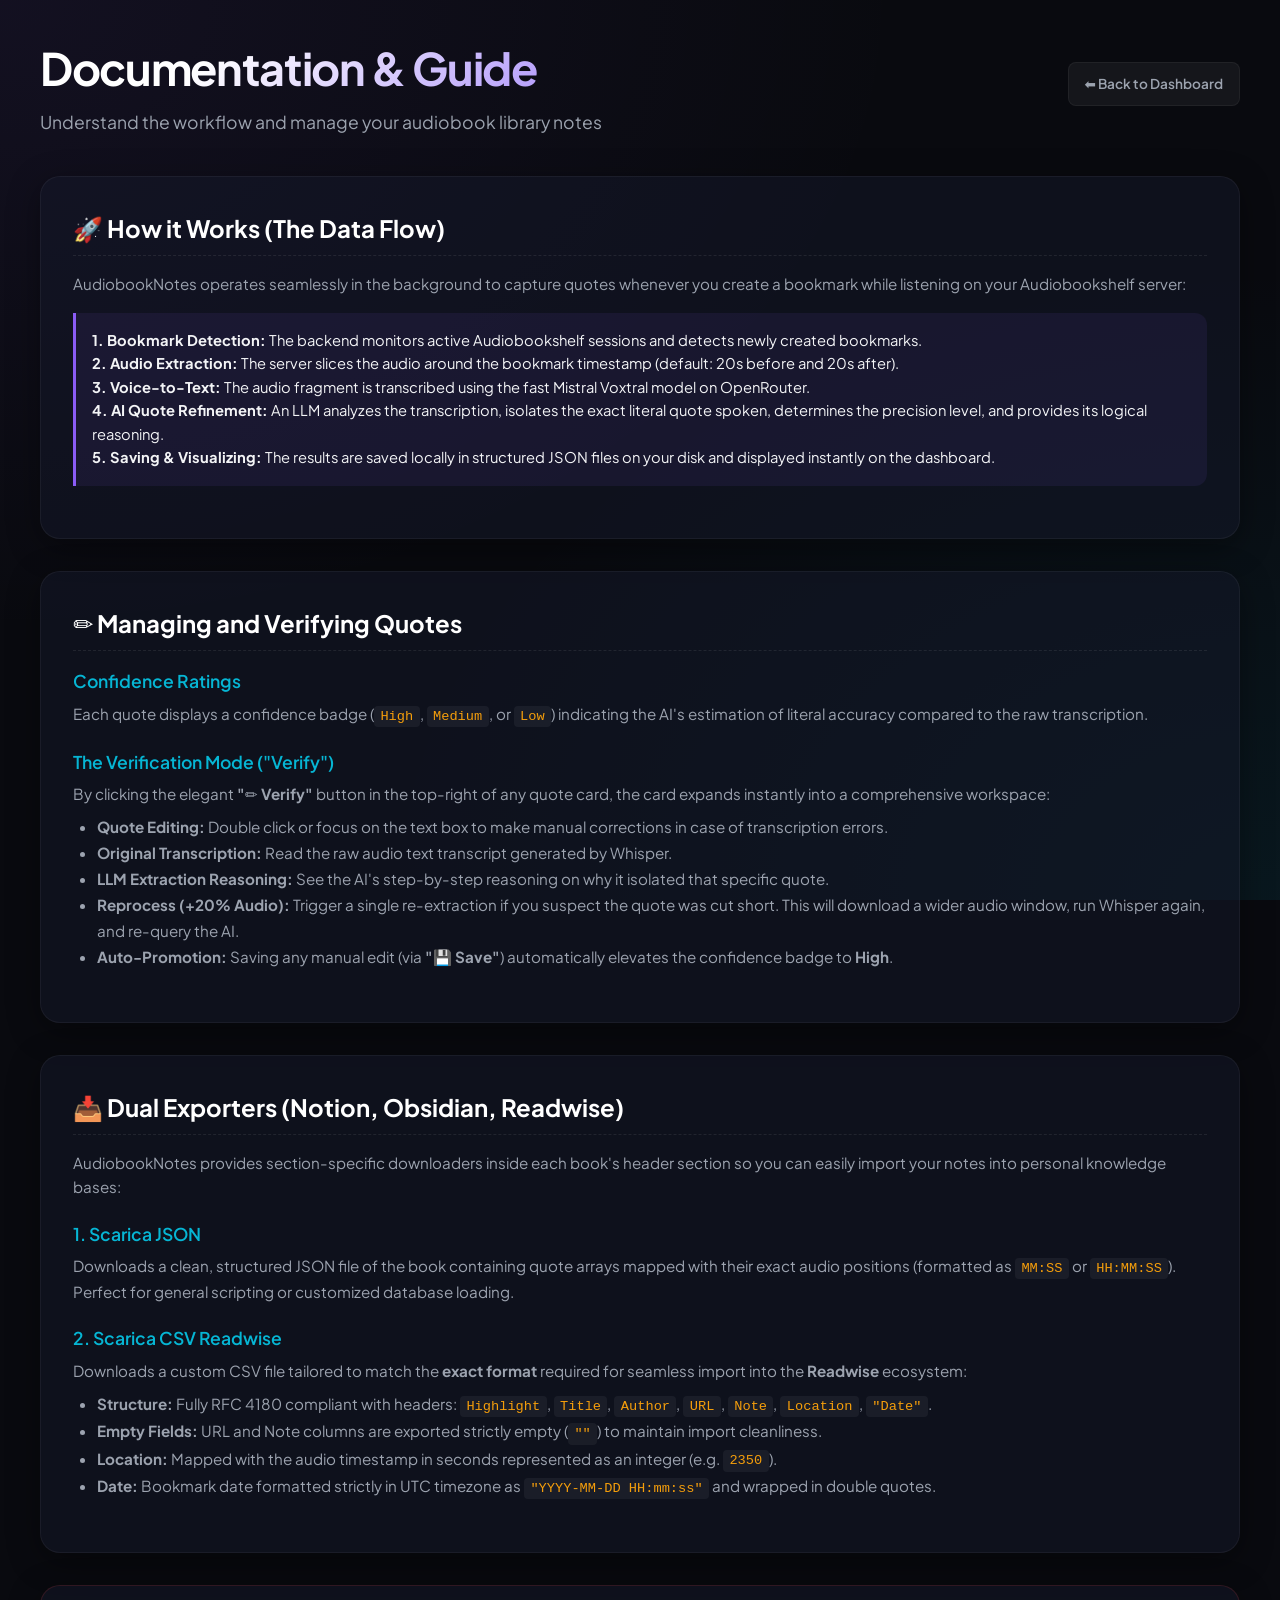
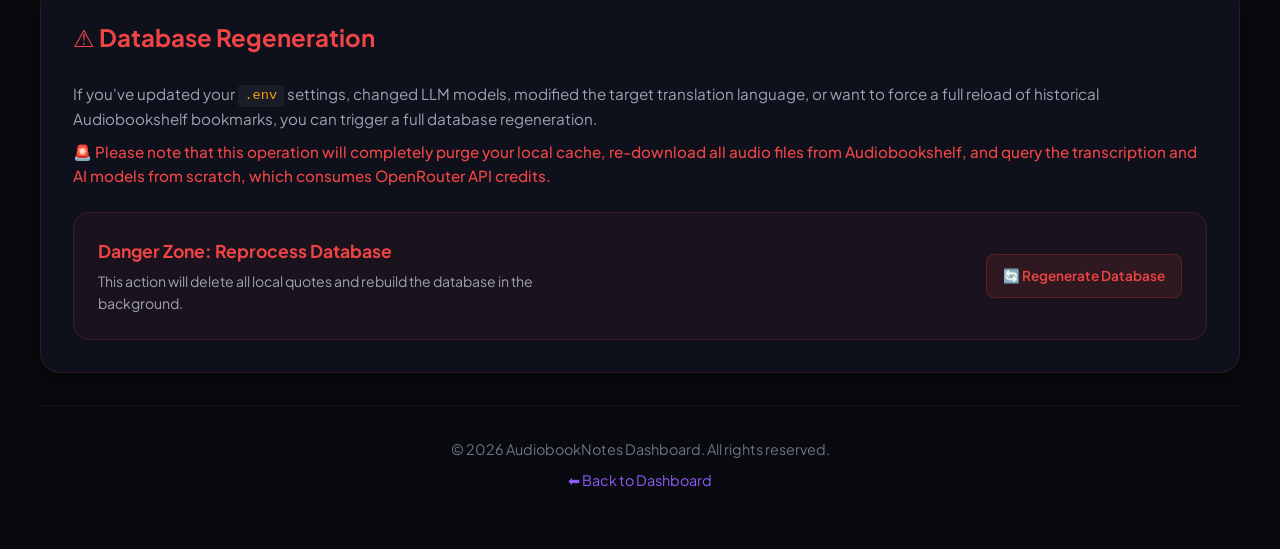
==== src/web/static/instructions.html @ 78e7388b "ok" ====
<!DOCTYPE html>
<html lang="en">
<head>
  <meta charset="UTF-8">
  <meta name="viewport" content="width=device-width, initial-scale=1.0">
  <meta name="description" content="AudiobookNotes documentation and instructions page. Learn how to verify, export, and manage your quotes.">
  <title>How to Use - AudiobookNotes</title>
  <link rel="stylesheet" href="style.css?v=2.1.0">
  <link rel="stylesheet" href="components.css?v=2.1.0">
  <style>
    .help-section {
      background: var(--glass-bg);
      border: 1px solid var(--glass-border);
      border-radius: 20px;
      padding: 2rem;
      margin-bottom: 2rem;
      box-shadow: var(--glass-shadow);
      transition: var(--transition-smooth);
    }
    .help-section:hover {
      border-color: var(--glass-border-hover);
      box-shadow: var(--glass-shadow-hover);
    }
    .help-title {
      font-size: 1.5rem;
      font-weight: 700;
      color: #fff;
      margin-bottom: 1rem;
      display: flex;
      align-items: center;
      gap: 0.6rem;
      border-bottom: 1px dashed rgba(255, 255, 255, 0.08);
      padding-bottom: 0.5rem;
    }
    .help-step {
      margin-bottom: 1.25rem;
    }
    .help-step h3 {
      font-size: 1.1rem;
      font-weight: 600;
      color: var(--accent-cyan);
      margin-bottom: 0.4rem;
    }
    .help-step p {
      color: var(--text-muted);
      font-size: 0.95rem;
      line-height: 1.6;
    }
    .highlight-box {
      background: rgba(139, 92, 246, 0.08);
      border-left: 3px solid var(--accent-purple);
      padding: 1rem;
      border-radius: 0 12px 12px 0;
      margin: 1rem 0;
    }
    .highlight-box p {
      color: var(--text-main);
      font-size: 0.92rem;
      margin: 0;
    }
    .danger-card {
      background: rgba(239, 68, 68, 0.05);
      border: 1px solid rgba(239, 68, 68, 0.15);
      border-radius: 16px;
      padding: 1.5rem;
      display: flex;
      align-items: center;
      justify-content: space-between;
      flex-wrap: wrap;
      gap: 1.25rem;
      margin-top: 1.5rem;
    }
    .danger-title {
      color: var(--accent-danger);
      font-weight: 700;
      font-size: 1.1rem;
      margin-bottom: 0.25rem;
    }
    .danger-desc {
      color: var(--text-muted);
      font-size: 0.88rem;
      margin: 0;
      max-width: 500px;
    }
    code {
      background: rgba(255, 255, 255, 0.05);
      padding: 0.2rem 0.4rem;
      border-radius: 4px;
      font-family: monospace;
      font-size: 0.9em;
      color: var(--accent-warning);
    }
  </style>
</head>
<body>
  <div class="container">
    <!-- Header -->
    <header style="display: flex; justify-content: space-between; align-items: center; flex-wrap: wrap; gap: 1rem; margin-bottom: 2.5rem;">
      <div style="text-align: left;">
        <h1 id="main-title" style="margin-bottom: 0.25rem; background: linear-gradient(135deg, #ffffff 30%, #a78bfa 100%); -webkit-background-clip: text; -webkit-text-fill-color: transparent;">Documentation &amp; Guide</h1>
        <p id="main-subtitle">Understand the workflow and manage your audiobook library notes</p>
      </div>
      <a href="index.html" class="btn btn-secondary" style="gap: 0.5rem; height: 44px; display: inline-flex; align-items: center; text-decoration: none;" title="Go back to the Dashboard">
        ⬅️ Back to Dashboard
      </a>
    </header>

    <main>
      <!-- SECTION 1: How it works -->
      <section class="help-section">
        <h2 class="help-title">🚀 How it Works (The Data Flow)</h2>
        <div class="help-step">
          <p>AudiobookNotes operates seamlessly in the background to capture quotes whenever you create a bookmark while listening on your Audiobookshelf server:</p>
          <div class="highlight-box">
            <p><strong>1. Bookmark Detection:</strong> The backend monitors active Audiobookshelf sessions and detects newly created bookmarks.<br>
            <strong>2. Audio Extraction:</strong> The server slices the audio around the bookmark timestamp (default: 20s before and 20s after).<br>
            <strong>3. Voice-to-Text:</strong> The audio fragment is transcribed using the fast Mistral Voxtral model on OpenRouter.<br>
            <strong>4. AI Quote Refinement:</strong> An LLM analyzes the transcription, isolates the exact literal quote spoken, determines the precision level, and provides its logical reasoning.<br>
            <strong>5. Saving &amp; Visualizing:</strong> The results are saved locally in structured JSON files on your disk and displayed instantly on the dashboard.</p>
          </div>
        </div>
      </section>

      <!-- SECTION 2: Managing & Verifying Quotes -->
      <section class="help-section">
        <h2 class="help-title">✏️ Managing and Verifying Quotes</h2>
        <div class="help-step">
          <h3>Confidence Ratings</h3>
          <p>Each quote displays a confidence badge (<code>High</code>, <code>Medium</code>, or <code>Low</code>) indicating the AI's estimation of literal accuracy compared to the raw transcription.</p>
        </div>
        <div class="help-step">
          <h3>The Verification Mode ("Verify")</h3>
          <p>By clicking the elegant <strong>"✏️ Verify"</strong> button in the top-right of any quote card, the card expands instantly into a comprehensive workspace:</p>
          <ul style="color: var(--text-muted); font-size: 0.95rem; margin-left: 1.5rem; margin-top: 0.5rem; line-height: 1.7;">
            <li><strong>Quote Editing:</strong> Double click or focus on the text box to make manual corrections in case of transcription errors.</li>
            <li><strong>Original Transcription:</strong> Read the raw audio text transcript generated by Whisper.</li>
            <li><strong>LLM Extraction Reasoning:</strong> See the AI's step-by-step reasoning on why it isolated that specific quote.</li>
            <li><strong>Reprocess (+20% Audio):</strong> Trigger a single re-extraction if you suspect the quote was cut short. This will download a wider audio window, run Whisper again, and re-query the AI.</li>
            <li><strong>Auto-Promotion:</strong> Saving any manual edit (via <strong>"💾 Save"</strong>) automatically elevates the confidence badge to <strong>High</strong>.</li>
          </ul>
        </div>
      </section>

      <!-- SECTION 3: Dual Exporters -->
      <section class="help-section">
        <h2 class="help-title">📥 Dual Exporters (Notion, Obsidian, Readwise)</h2>
        <div class="help-step">
          <p>AudiobookNotes provides section-specific downloaders inside each book's header section so you can easily import your notes into personal knowledge bases:</p>
        </div>
        <div class="help-step">
          <h3>1. Scarica JSON</h3>
          <p>Downloads a clean, structured JSON file of the book containing quote arrays mapped with their exact audio positions (formatted as <code>MM:SS</code> or <code>HH:MM:SS</code>). Perfect for general scripting or customized database loading.</p>
        </div>
        <div class="help-step">
          <h3>2. Scarica CSV Readwise</h3>
          <p>Downloads a custom CSV file tailored to match the <strong>exact format</strong> required for seamless import into the <strong>Readwise</strong> ecosystem:</p>
          <ul style="color: var(--text-muted); font-size: 0.95rem; margin-left: 1.5rem; margin-top: 0.5rem; line-height: 1.7;">
            <li><strong>Structure:</strong> Fully RFC 4180 compliant with headers: <code>Highlight</code>, <code>Title</code>, <code>Author</code>, <code>URL</code>, <code>Note</code>, <code>Location</code>, <code>"Date"</code>.</li>
            <li><strong>Empty Fields:</strong> URL and Note columns are exported strictly empty (<code>""</code>) to maintain import cleanliness.</li>
            <li><strong>Location:</strong> Mapped with the audio timestamp in seconds represented as an integer (e.g. <code>2350</code>).</li>
            <li><strong>Date:</strong> Bookmark date formatted strictly in UTC timezone as <code>"YYYY-MM-DD HH:mm:ss"</code> and wrapped in double quotes.</li>
          </ul>
        </div>
      </section>

      <!-- SECTION 4: Database Regeneration (Moved from Homepage) -->
      <section class="help-section" style="border-color: rgba(239, 68, 68, 0.15);">
        <h2 class="help-title" style="color: var(--accent-danger); border-bottom-color: rgba(239, 68, 68, 0.08);">⚠️ Database Regeneration</h2>
        <div class="help-step">
          <p>If you've updated your <code>.env</code> settings, changed LLM models, modified the target translation language, or want to force a full reload of historical Audiobookshelf bookmarks, you can trigger a full database regeneration.</p>
          <p style="color: var(--accent-danger); font-weight: 500; margin-top: 0.5rem;">🚨 Please note that this operation will completely purge your local cache, re-download all audio files from Audiobookshelf, and query the transcription and AI models from scratch, which consumes OpenRouter API credits.</p>
        </div>

        <div class="danger-card">
          <div>
            <h3 class="danger-title">Danger Zone: Reprocess Database</h3>
            <p class="danger-desc">This action will delete all local quotes and rebuild the database in the background.</p>
          </div>
          <button id="btn-reprocess" class="btn btn-danger" style="gap: 0.5rem; height: 44px; display: inline-flex; align-items: center;" title="Reprocess all bookmarks from scratch">
            🔄 Regenerate Database
          </button>
        </div>
      </section>
    </main>

    <!-- Footer -->
    <footer style="text-align: center; padding: 2rem 0; margin-top: 2rem; border-top: 1px solid rgba(255, 255, 255, 0.05); color: var(--text-dim); font-size: 0.9rem;">
      <p>&copy; 2026 AudiobookNotes Dashboard. All rights reserved.</p>
      <a href="index.html" style="color: var(--accent-purple); text-decoration: none; margin-top: 0.5rem; display: inline-block;">⬅️ Back to Dashboard</a>
    </footer>
  </div>

  <!-- Reprocess Controller Logic -->
  <script type="module">
    const btnReprocess = document.getElementById('btn-reprocess');
    
    if (btnReprocess) {
      btnReprocess.addEventListener('click', async () => {
        const confirm1 = confirm("⚠️ WARNING: This operation will delete ALL current local quotes and reprocess them from scratch by reading them again from Audiobookshelf.\n\nDo you want to proceed?");
        if (!confirm1) return;
        
        const confirm2 = confirm("🔥 SAFETY CONFIRMATION: The operation will take time and consume API credits to re-transcribe and re-analyze all bookmarks using AI. Are you ABSOLUTELY sure you want to proceed?");
        if (!confirm2) return;
        
        try {
          btnReprocess.disabled = true;
          btnReprocess.innerHTML = '🔄 Regenerating...';
          
          const response = await fetch('/api/reprocess', { method: 'POST' });
          if (!response.ok) throw new Error("Unable to trigger database reprocess.");
          
          alert("Success: Database regeneration started in the background! You can go back to the Dashboard to see quotes populating gradually.");
          btnReprocess.innerHTML = '🔄 Database Regenerated!';
        } catch (error) {
          alert(`Error: ${error.message}`);
          btnReprocess.disabled = false;
          btnReprocess.innerHTML = '🔄 Regenerate Database';
        }
      });
    }
  </script>
</body>
</html>
---- src/web/static/style.css ----
/* Import modern font from Google Fonts */
@import url('https://fonts.googleapis.com/css2?family=Outfit:wght@300;400;500;600;700&family=Plus+Jakarta+Sans:wght@300;400;500;600;700&display=swap');

:root {
  /* Color Palette (Deep dark theme with neon gradients) */
  --bg-primary: #090a0f;
  --bg-secondary: #131522;
  --accent-purple: #8b5cf6;
  --accent-blue: #3b82f6;
  --accent-cyan: #06b6d4;
  --accent-success: #10b981;
  --accent-danger: #ef4444;
  --accent-warning: #f59e0b;
  
  /* Text colors */
  --text-main: #f3f4f6;
  --text-muted: #9ca3af;
  --text-dim: #6b7280;
  
  /* Card and Panel Glassmorphism style */
  --glass-bg: rgba(20, 24, 43, 0.5);
  --glass-border: rgba(255, 255, 255, 0.05);
  --glass-shadow: 0 8px 32px 0 rgba(0, 0, 0, 0.37);
  --glass-shadow-hover: 0 12px 40px 0 rgba(139, 92, 246, 0.15);
  --glass-border-hover: rgba(139, 92, 246, 0.25);
  
  /* Transitions */
  --transition-smooth: all 0.3s cubic-bezier(0.4, 0, 0.2, 1);
  --font-family: 'Plus Jakarta Sans', 'Outfit', system-ui, -apple-system, sans-serif;
}

* {
  box-sizing: border-box;
  margin: 0;
  padding: 0;
}

body {
  font-family: var(--font-family);
  background-color: var(--bg-primary);
  background-image: 
    radial-gradient(at 0% 0%, rgba(139, 92, 246, 0.08) 0px, transparent 50%),
    radial-gradient(at 100% 100%, rgba(6, 182, 212, 0.08) 0px, transparent 50%);
  background-attachment: fixed;
  color: var(--text-main);
  min-height: 100vh;
  line-height: 1.6;
  padding: 2rem 1.5rem;
}

.container {
  max-width: 1200px;
  margin: 0 auto;
}

/* Header */
header {
  margin-bottom: 2.5rem;
  text-align: center;
}

header h1 {
  font-size: 2.8rem;
  font-weight: 700;
  letter-spacing: -0.03em;
  background: linear-gradient(135deg, #ffffff 30%, #a78bfa 100%);
  -webkit-background-clip: text;
  -webkit-text-fill-color: transparent;
  margin-bottom: 0.5rem;
}

header p {
  color: var(--text-muted);
  font-size: 1.1rem;
}

/* Filters Bar */
.filters-section {
  background: var(--glass-bg);
  backdrop-filter: blur(12px);
  -webkit-backdrop-filter: blur(12px);
  border: 1px solid var(--glass-border);
  border-radius: 16px;
  padding: 1.5rem;
  margin-bottom: 2rem;
  box-shadow: var(--glass-shadow);
}

.filters-grid {
  display: grid;
  grid-template-columns: repeat(auto-fit, minmax(220px, 1fr));
  gap: 1.25rem;
  align-items: flex-end;
}

.filter-group {
  display: flex;
  flex-direction: column;
  gap: 0.5rem;
}

.filter-group label {
  font-size: 0.85rem;
  font-weight: 600;
  text-transform: uppercase;
  letter-spacing: 0.05em;
  color: var(--text-muted);
}

.filter-control {
  background: rgba(10, 12, 22, 0.8);
  border: 1px solid var(--glass-border);
  color: var(--text-main);
  padding: 0.75rem 1rem;
  border-radius: 8px;
  font-family: var(--font-family);
  font-size: 0.95rem;
  width: 100%;
  outline: none;
  transition: var(--transition-smooth);
}

.filter-control:focus {
  border-color: var(--accent-purple);
  box-shadow: 0 0 0 2px rgba(139, 92, 246, 0.25);
}

.date-range-container {
  display: flex;
  gap: 0.5rem;
  align-items: center;
}

.date-range-container span {
  color: var(--text-dim);
}

/* Quotes list (top-level container) */
.quotes-list {
  display: flex;
  flex-direction: column;
  gap: 2.5rem;
}

/* ═══════════════════════════════════════════════════ */
/*  Book Section                                       */
/* ═══════════════════════════════════════════════════ */
.book-section {
  display: flex;
  flex-direction: column;
  gap: 0;
}

.book-section-header {
  background: linear-gradient(135deg, rgba(139, 92, 246, 0.12) 0%, rgba(59, 130, 246, 0.08) 100%);
  border: 1px solid rgba(139, 92, 246, 0.2);
  border-bottom: none;
  border-radius: 20px 20px 0 0;
  padding: 1.5rem 2rem;
  display: flex;
  justify-content: space-between;
  align-items: center;
  gap: 1rem;
  flex-wrap: wrap;
  position: sticky;
  top: 0;
  z-index: 10;
  backdrop-filter: blur(16px);
  -webkit-backdrop-filter: blur(16px);
}

.book-section-info {
  display: flex;
  flex-direction: column;
  gap: 0.15rem;
}

.book-section-title {
  font-size: 1.5rem;
  font-weight: 700;
  color: #fff;
  letter-spacing: -0.02em;
  display: flex;
  align-items: center;
  gap: 0.6rem;
}

.book-section-title::before {
  content: '📖';
  font-size: 1.3rem;
}

.book-section-author {
  font-size: 0.95rem;
  color: var(--text-muted);
  font-weight: 400;
}

.book-section-actions {
  display: flex;
  align-items: center;
  gap: 1rem;
  flex-wrap: wrap;
}

.btn-download-book {
  padding: 0.35rem 0.85rem;
  font-size: 0.8rem;
  border-radius: 9999px;
  background: rgba(255, 255, 255, 0.05);
  border: 1px solid rgba(255, 255, 255, 0.08);
  color: var(--text-main);
  cursor: pointer;
  display: inline-flex;
  align-items: center;
  gap: 0.35rem;
  font-weight: 600;
  font-family: var(--font-family);
  transition: all 0.25s cubic-bezier(0.4, 0, 0.2, 1);
}

.btn-download-book:hover {
  background: rgba(139, 92, 246, 0.12);
  border-color: rgba(139, 92, 246, 0.3);
  color: var(--accent-purple);
  box-shadow: 0 4px 12px rgba(139, 92, 246, 0.1);
}

.btn-download-book:active {
  transform: scale(0.97);
}

.btn-download-readwise:hover {
  background: rgba(59, 130, 246, 0.12);
  border-color: rgba(59, 130, 246, 0.3);
  color: var(--accent-blue);
  box-shadow: 0 4px 12px rgba(59, 130, 246, 0.1);
}

.book-section-stats {
  display: flex;
  gap: 0.5rem;
  flex-wrap: wrap;
  align-items: center;
}

.stat-pill {
  padding: 0.3rem 0.75rem;
  border-radius: 9999px;
  font-size: 0.78rem;
  font-weight: 600;
  text-transform: uppercase;
  letter-spacing: 0.03em;
  background: rgba(255, 255, 255, 0.06);
  color: var(--text-muted);
  border: 1px solid rgba(255, 255, 255, 0.08);
}

.stat-high {
  background: rgba(16, 185, 129, 0.1);
  color: var(--accent-success);
  border-color: rgba(16, 185, 129, 0.2);
}

.stat-medium {
  background: rgba(245, 158, 11, 0.1);
  color: var(--accent-warning);
  border-color: rgba(245, 158, 11, 0.2);
}

.stat-low {
  background: rgba(239, 68, 68, 0.1);
  color: var(--accent-danger);
  border-color: rgba(239, 68, 68, 0.2);
}

/* Quotes list inside a book section */
.book-quotes-list {
  display: flex;
  flex-direction: column;
  gap: 0;
  border-left: 1px solid rgba(139, 92, 246, 0.2);
  border-right: 1px solid rgba(139, 92, 246, 0.2);
  border-bottom: 1px solid rgba(139, 92, 246, 0.2);
  border-radius: 0 0 20px 20px;
  overflow: hidden;
}
---- src/web/static/components.css ----
/* ═══════════════════════════════════════════════════ */
/*  Quote Card — Read/Edit dual mode                   */
/* ═══════════════════════════════════════════════════ */
.quote-card {
  background: var(--glass-bg);
  border-bottom: 1px solid rgba(255, 255, 255, 0.03);
  padding: 1.25rem 1.75rem;
  transition: var(--transition-smooth);
  position: relative;
}

.quote-card:last-child {
  border-bottom: none;
}

.quote-card::before {
  content: '';
  position: absolute;
  top: 0;
  left: 0;
  width: 3px;
  height: 100%;
  background: linear-gradient(to bottom, var(--accent-purple), var(--accent-blue));
  opacity: 0;
  transition: opacity 0.3s ease;
}

.quote-card:hover::before {
  opacity: 1;
}

/* Card Header (Position + Badge + Edit toggle) */
.card-header {
  display: flex;
  justify-content: space-between;
  align-items: center;
  gap: 1rem;
  margin-bottom: 0.5rem;
}

.card-position {
  display: flex;
  align-items: center;
  gap: 0.6rem;
}

.position-marker {
  display: inline-flex;
  align-items: center;
  gap: 0.35rem;
  font-size: 0.82rem;
  font-weight: 600;
  color: var(--accent-cyan);
  background: rgba(6, 182, 212, 0.08);
  padding: 0.25rem 0.65rem;
  border-radius: 8px;
  border: 1px solid rgba(6, 182, 212, 0.15);
  letter-spacing: 0.01em;
}

/* Edit toggle button (Verifica / Chiudi) */
.btn-edit-toggle {
  background: transparent;
  border: none;
  color: var(--text-dim);
  font-size: 0.8rem;
  font-weight: 500;
  cursor: pointer;
  display: inline-flex;
  align-items: center;
  gap: 0.35rem;
  padding: 0.3rem 0.6rem;
  border-radius: 6px;
  transition: all 0.2s ease;
  outline: none;
}

.btn-edit-toggle:hover {
  color: var(--accent-purple);
  background: rgba(139, 92, 246, 0.08);
}

.quote-card.editing .btn-edit-toggle {
  color: var(--accent-danger);
  background: rgba(239, 68, 68, 0.08);
}

.quote-card.editing .btn-edit-toggle:hover {
  background: rgba(239, 68, 68, 0.15);
}

/* ── READ MODE ── */
.quote-read-view {
  display: block;
}

.quote-card.editing .quote-read-view {
  display: none;
}

.quote-blockquote {
  font-style: normal;
  font-size: 1.05rem;
  line-height: 1.7;
  color: var(--text-main);
  padding: 0.5rem 0 0.5rem 1.25rem;
  border-left: 3px solid rgba(139, 92, 246, 0.3);
  margin: 0;
  white-space: pre-wrap;
  word-break: break-word;
}

/* ── EDIT MODE ── */
.quote-edit-view {
  display: none;
}

.quote-card.editing .quote-edit-view {
  display: block;
}

/* Details footer inside expandable area */
.details-footer {
  margin-top: 1.25rem;
  display: flex;
  justify-content: flex-end;
  gap: 0.5rem;
  border-top: 1px dashed rgba(255, 255, 255, 0.05);
  padding-top: 1rem;
}

.details-footer .quote-date {
  align-self: center;
  margin-right: auto;
  display: flex;
  align-items: center;
  gap: 0.25rem;
}

.card-meta {
  display: flex;
  align-items: center;
  gap: 0.75rem;
}

.quote-date {
  font-size: 0.85rem;
  color: var(--text-dim);
}

/* ═══════════════════════════════════════════════════ */
/*  Badges                                             */
/* ═══════════════════════════════════════════════════ */
.badge {
  padding: 0.35rem 0.75rem;
  border-radius: 9999px;
  font-size: 0.8rem;
  font-weight: 600;
  text-transform: uppercase;
  letter-spacing: 0.02em;
}

.badge-high {
  background: rgba(16, 185, 129, 0.1);
  color: var(--accent-success);
  border: 1px solid rgba(16, 185, 129, 0.2);
}

.badge-medium {
  background: rgba(245, 158, 11, 0.1);
  color: var(--accent-warning);
  border: 1px solid rgba(245, 158, 11, 0.2);
}

.badge-low {
  background: rgba(239, 68, 68, 0.1);
  color: var(--accent-danger);
  border: 1px solid rgba(239, 68, 68, 0.2);
}

/* ═══════════════════════════════════════════════════ */
/*  Edit Mode Controls                                 */
/* ═══════════════════════════════════════════════════ */
.quote-textarea {
  width: 100%;
  background: rgba(10, 12, 22, 0.5);
  border: 1px dashed var(--glass-border);
  color: #fff;
  font-size: 1.05rem;
  line-height: 1.6;
  padding: 0.75rem 1rem;
  border-radius: 8px;
  resize: vertical;
  min-height: 90px;
  font-family: var(--font-family);
  transition: var(--transition-smooth);
  margin-bottom: 0.5rem;
}

.quote-textarea:focus {
  border-style: solid;
  border-color: var(--accent-purple);
  background: rgba(10, 12, 22, 0.8);
  outline: none;
}

.card-actions {
  display: flex;
  justify-content: space-between;
  align-items: center;
  margin-top: 0.75rem;
  padding-top: 0.5rem;
  border-top: 1px solid rgba(255, 255, 255, 0.03);
}

.left-actions {
  display: flex;
  gap: 0.75rem;
  align-items: center;
}

.confidence-selector {
  background: rgba(10, 12, 22, 0.8);
  border: 1px solid var(--glass-border);
  color: var(--text-main);
  padding: 0.35rem 0.75rem;
  border-radius: 6px;
  font-size: 0.85rem;
  font-family: var(--font-family);
  outline: none;
  cursor: pointer;
  transition: var(--transition-smooth);
}

.confidence-selector:focus {
  border-color: var(--accent-purple);
}

/* ═══════════════════════════════════════════════════ */
/*  Buttons                                            */
/* ═══════════════════════════════════════════════════ */
.btn {
  padding: 0.5rem 1rem;
  border-radius: 8px;
  font-family: var(--font-family);
  font-size: 0.85rem;
  font-weight: 600;
  cursor: pointer;
  border: none;
  display: inline-flex;
  align-items: center;
  gap: 0.4rem;
  transition: var(--transition-smooth);
}

.btn-primary {
  background: linear-gradient(135deg, var(--accent-purple), var(--accent-blue));
  color: #fff;
  box-shadow: 0 4px 12px rgba(139, 92, 246, 0.2);
}

.btn-primary:hover {
  filter: brightness(1.1);
  box-shadow: 0 4px 16px rgba(139, 92, 246, 0.35);
}

.btn-danger {
  background: rgba(239, 68, 68, 0.1);
  color: var(--accent-danger);
  border: 1px solid rgba(239, 68, 68, 0.2);
}

.btn-danger:hover {
  background: var(--accent-danger);
  color: #fff;
  box-shadow: 0 4px 12px rgba(239, 68, 68, 0.2);
}

.btn-secondary {
  background: rgba(255, 255, 255, 0.05);
  color: var(--text-muted);
  border: 1px solid var(--glass-border);
}

.btn-secondary:hover {
  background: rgba(255, 255, 255, 0.1);
  color: var(--text-main);
}

/* ═══════════════════════════════════════════════════ */
/*  Expandable Details                                 */
/* ═══════════════════════════════════════════════════ */
.expandable-details {
  max-height: 0;
  overflow: hidden;
  transition: max-height 0.4s cubic-bezier(0.4, 0, 0.2, 1);
  margin-top: 0;
  opacity: 0;
  pointer-events: none;
}

.expandable-details.expanded {
  max-height: 1000px;
  margin-top: 1.25rem;
  opacity: 1;
  pointer-events: all;
  padding-top: 1.25rem;
  border-top: 1px solid rgba(255, 255, 255, 0.05);
}

.details-grid {
  display: grid;
  grid-template-columns: 1fr;
  gap: 1.25rem;
}

@media (min-width: 768px) {
  .details-grid {
    grid-template-columns: 1fr 1fr;
  }
}

.detail-block {
  background: rgba(10, 12, 22, 0.4);
  border: 1px solid rgba(255, 255, 255, 0.02);
  border-radius: 12px;
  padding: 1.25rem;
}

.detail-block h4 {
  font-size: 0.95rem;
  font-weight: 600;
  text-transform: uppercase;
  letter-spacing: 0.05em;
  color: var(--accent-cyan);
  margin-bottom: 0.75rem;
  display: flex;
  align-items: center;
  gap: 0.5rem;
}

.detail-block p {
  font-size: 0.95rem;
  color: var(--text-muted);
  white-space: pre-wrap;
}

/* ═══════════════════════════════════════════════════ */
/*  Modal, Toast, Empty State                          */
/* ═══════════════════════════════════════════════════ */
.modal-overlay {
  position: fixed;
  top: 0;
  left: 0;
  right: 0;
  bottom: 0;
  background: rgba(5, 6, 10, 0.8);
  backdrop-filter: blur(8px);
  display: flex;
  justify-content: center;
  align-items: center;
  z-index: 1000;
  opacity: 0;
  pointer-events: none;
  transition: var(--transition-smooth);
}

.modal-overlay.active {
  opacity: 1;
  pointer-events: all;
}

.modal-content {
  background: var(--bg-secondary);
  border: 1px solid var(--glass-border-hover);
  border-radius: 20px;
  padding: 2rem;
  max-width: 450px;
  width: 90%;
  box-shadow: 0 20px 50px rgba(0, 0, 0, 0.5);
  transform: scale(0.9);
  transition: var(--transition-smooth);
  text-align: center;
}

.modal-overlay.active .modal-content {
  transform: scale(1);
}

.modal-title {
  font-size: 1.4rem;
  font-weight: 700;
  color: #fff;
  margin-bottom: 1rem;
}

.modal-body {
  color: var(--text-muted);
  margin-bottom: 1.5rem;
}

.modal-buttons {
  display: flex;
  justify-content: center;
  gap: 1rem;
}

.empty-state {
  text-align: center;
  padding: 4rem 2rem;
  background: var(--glass-bg);
  border: 1px dashed var(--glass-border);
  border-radius: 16px;
  color: var(--text-muted);
}

.empty-state h3 {
  font-size: 1.5rem;
  color: #fff;
  margin-bottom: 0.5rem;
}

.toast {
  position: fixed;
  bottom: 2rem;
  right: 2rem;
  background: linear-gradient(135deg, var(--accent-success), #059669);
  color: white;
  padding: 1rem 1.5rem;
  border-radius: 12px;
  font-weight: 600;
  box-shadow: 0 10px 25px rgba(16, 185, 129, 0.3);
  z-index: 1100;
  transform: translateY(150%);
  transition: transform 0.4s cubic-bezier(0.175, 0.885, 0.32, 1.275);
}

.toast.active {
  transform: translateY(0);
}

/* ═══════════════════════════════════════════════════ */
/*  Responsive                                         */
/* ═══════════════════════════════════════════════════ */
@media (max-width: 640px) {
  .book-section-header {
    padding: 1.25rem 1.25rem;
    flex-direction: column;
    align-items: flex-start;
  }

  .book-section-title {
    font-size: 1.25rem;
  }

  .quote-card {
    padding: 1rem 1.25rem;
  }

  .card-header {
    flex-direction: column;
    align-items: flex-start;
    gap: 0.5rem;
  }

  .card-actions {
    flex-direction: column;
    gap: 0.75rem;
    align-items: flex-start;
  }

  .left-actions {
    flex-wrap: wrap;
  }
}
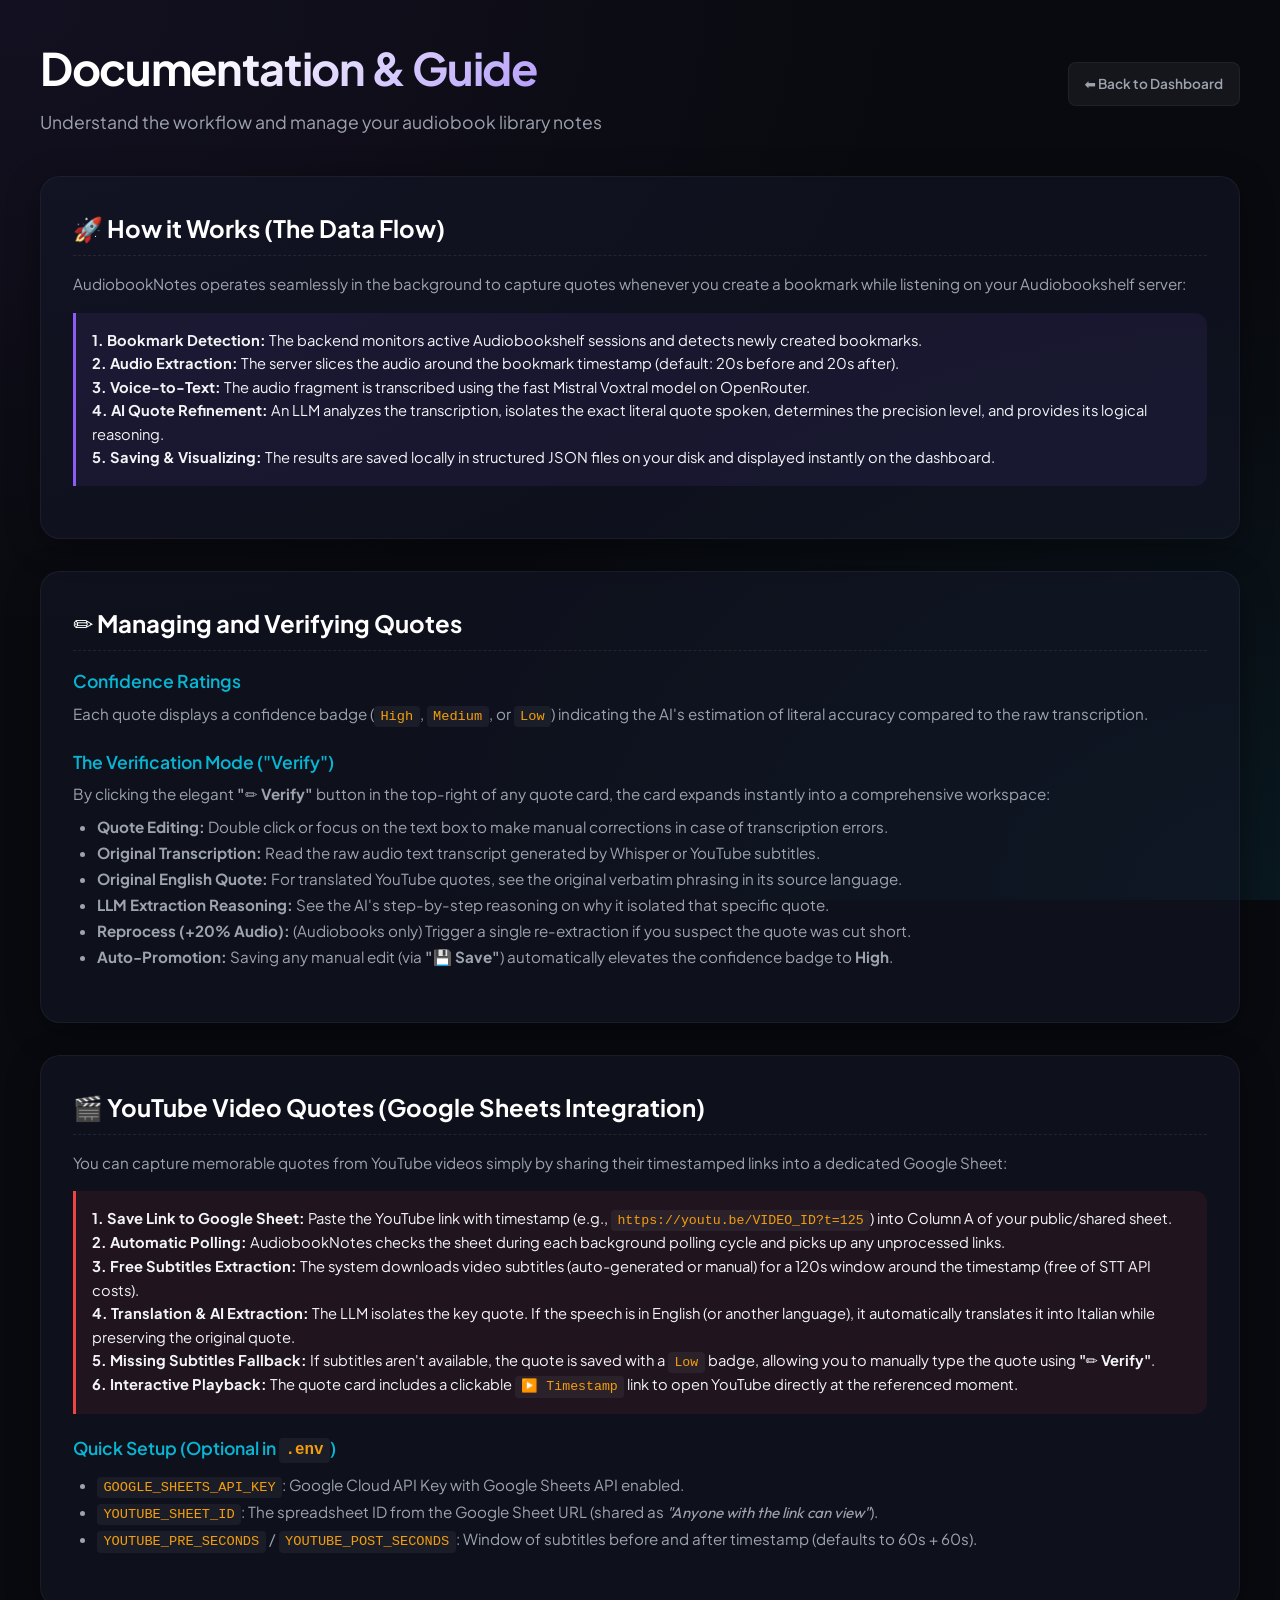
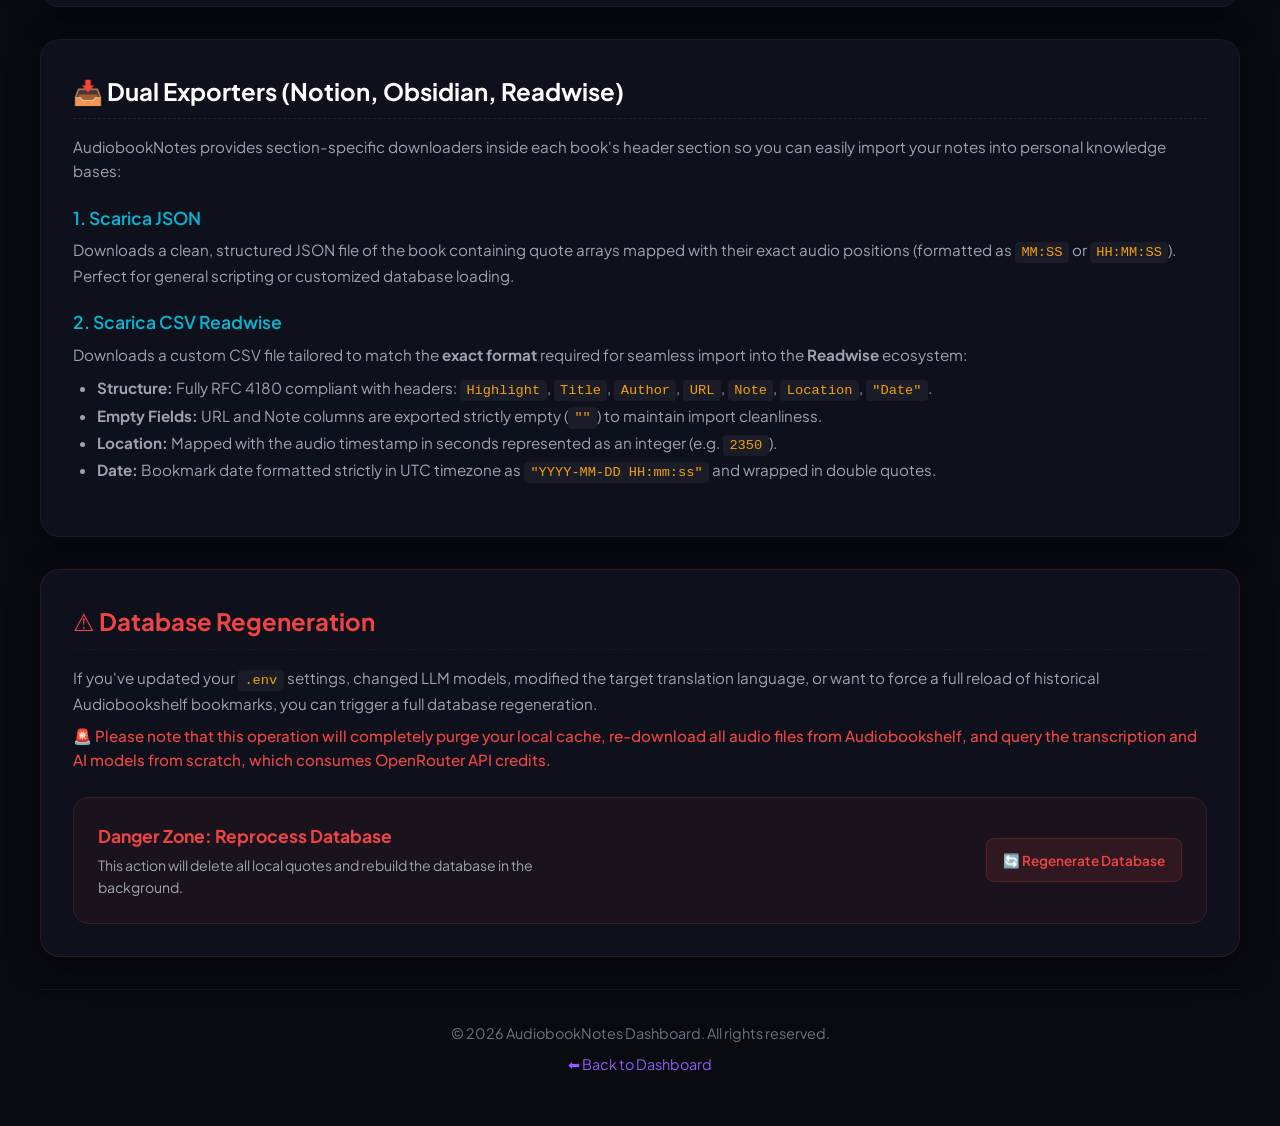
==== commit 445d36bc: "feat: dashboard con sezioni audiolibri e youtube, flusso cronologico, export unificato e sincronizza" ====
--- a/src/web/static/instructions.html
+++ b/src/web/static/instructions.html
@@ -133,15 +133,40 @@
           <p>By clicking the elegant <strong>"✏️ Verify"</strong> button in the top-right of any quote card, the card expands instantly into a comprehensive workspace:</p>
           <ul style="color: var(--text-muted); font-size: 0.95rem; margin-left: 1.5rem; margin-top: 0.5rem; line-height: 1.7;">
             <li><strong>Quote Editing:</strong> Double click or focus on the text box to make manual corrections in case of transcription errors.</li>
-            <li><strong>Original Transcription:</strong> Read the raw audio text transcript generated by Whisper.</li>
+            <li><strong>Original Transcription:</strong> Read the raw audio text transcript generated by Whisper or YouTube subtitles.</li>
+            <li><strong>Original English Quote:</strong> For translated YouTube quotes, see the original verbatim phrasing in its source language.</li>
             <li><strong>LLM Extraction Reasoning:</strong> See the AI's step-by-step reasoning on why it isolated that specific quote.</li>
-            <li><strong>Reprocess (+20% Audio):</strong> Trigger a single re-extraction if you suspect the quote was cut short. This will download a wider audio window, run Whisper again, and re-query the AI.</li>
+            <li><strong>Reprocess (+20% Audio):</strong> (Audiobooks only) Trigger a single re-extraction if you suspect the quote was cut short.</li>
             <li><strong>Auto-Promotion:</strong> Saving any manual edit (via <strong>"💾 Save"</strong>) automatically elevates the confidence badge to <strong>High</strong>.</li>
           </ul>
         </div>
       </section>
 
-      <!-- SECTION 3: Dual Exporters -->
+      <!-- SECTION 3: YouTube Video Quotes -->
+      <section class="help-section">
+        <h2 class="help-title">🎬 YouTube Video Quotes (Google Sheets Integration)</h2>
+        <div class="help-step">
+          <p>You can capture memorable quotes from YouTube videos simply by sharing their timestamped links into a dedicated Google Sheet:</p>
+          <div class="highlight-box" style="border-left-color: #ef4444; background: rgba(239, 68, 68, 0.08);">
+            <p><strong>1. Save Link to Google Sheet:</strong> Paste the YouTube link with timestamp (e.g., <code>https://youtu.be/VIDEO_ID?t=125</code>) into Column A of your public/shared sheet.<br>
+            <strong>2. Automatic Polling:</strong> AudiobookNotes checks the sheet during each background polling cycle and picks up any unprocessed links.<br>
+            <strong>3. Free Subtitles Extraction:</strong> The system downloads video subtitles (auto-generated or manual) for a 120s window around the timestamp (free of STT API costs).<br>
+            <strong>4. Translation &amp; AI Extraction:</strong> The LLM isolates the key quote. If the speech is in English (or another language), it automatically translates it into Italian while preserving the original quote.<br>
+            <strong>5. Missing Subtitles Fallback:</strong> If subtitles aren't available, the quote is saved with a <code>Low</code> badge, allowing you to manually type the quote using <strong>"✏️ Verify"</strong>.<br>
+            <strong>6. Interactive Playback:</strong> The quote card includes a clickable <code>▶️ Timestamp</code> link to open YouTube directly at the referenced moment.</p>
+          </div>
+        </div>
+        <div class="help-step">
+          <h3>Quick Setup (Optional in <code>.env</code>)</h3>
+          <ul style="color: var(--text-muted); font-size: 0.95rem; margin-left: 1.5rem; margin-top: 0.5rem; line-height: 1.7;">
+            <li><code>GOOGLE_SHEETS_API_KEY</code>: Google Cloud API Key with Google Sheets API enabled.</li>
+            <li><code>YOUTUBE_SHEET_ID</code>: The spreadsheet ID from the Google Sheet URL (shared as <em>"Anyone with the link can view"</em>).</li>
+            <li><code>YOUTUBE_PRE_SECONDS</code> / <code>YOUTUBE_POST_SECONDS</code>: Window of subtitles before and after timestamp (defaults to 60s + 60s).</li>
+          </ul>
+        </div>
+      </section>
+
+      <!-- SECTION 4: Dual Exporters -->
       <section class="help-section">
         <h2 class="help-title">📥 Dual Exporters (Notion, Obsidian, Readwise)</h2>
         <div class="help-step">
--- a/src/web/static/components.css
+++ b/src/web/static/components.css
@@ -110,6 +110,10 @@
   word-break: break-word;
 }
 
+.quote-blockquote-youtube {
+  border-left-color: rgba(239, 68, 68, 0.4);
+}
+
 /* ── EDIT MODE ── */
 .quote-edit-view {
   display: none;
@@ -135,12 +139,6 @@
   display: flex;
   align-items: center;
   gap: 0.25rem;
-}
-
-.card-meta {
-  display: flex;
-  align-items: center;
-  gap: 0.75rem;
 }
 
 .quote-date {
@@ -179,7 +177,7 @@
 }
 
 /* ═══════════════════════════════════════════════════ */
-/*  Edit Mode Controls                                 */
+/*  Edit Mode Controls & Inputs                        */
 /* ═══════════════════════════════════════════════════ */
 .quote-textarea {
   width: 100%;
@@ -288,26 +286,8 @@
 }
 
 /* ═══════════════════════════════════════════════════ */
-/*  Expandable Details                                 */
-/* ═══════════════════════════════════════════════════ */
-.expandable-details {
-  max-height: 0;
-  overflow: hidden;
-  transition: max-height 0.4s cubic-bezier(0.4, 0, 0.2, 1);
-  margin-top: 0;
-  opacity: 0;
-  pointer-events: none;
-}
-
-.expandable-details.expanded {
-  max-height: 1000px;
-  margin-top: 1.25rem;
-  opacity: 1;
-  pointer-events: all;
-  padding-top: 1.25rem;
-  border-top: 1px solid rgba(255, 255, 255, 0.05);
-}
-
+/*  Details Grid                                       */
+/* ═══════════════════════════════════════════════════ */
 .details-grid {
   display: grid;
   grid-template-columns: 1fr;
@@ -440,19 +420,9 @@
 }
 
 /* ═══════════════════════════════════════════════════ */
-/*  Responsive                                         */
+/*  Responsive Adjustments                             */
 /* ═══════════════════════════════════════════════════ */
 @media (max-width: 640px) {
-  .book-section-header {
-    padding: 1.25rem 1.25rem;
-    flex-direction: column;
-    align-items: flex-start;
-  }
-
-  .book-section-title {
-    font-size: 1.25rem;
-  }
-
   .quote-card {
     padding: 1rem 1.25rem;
   }
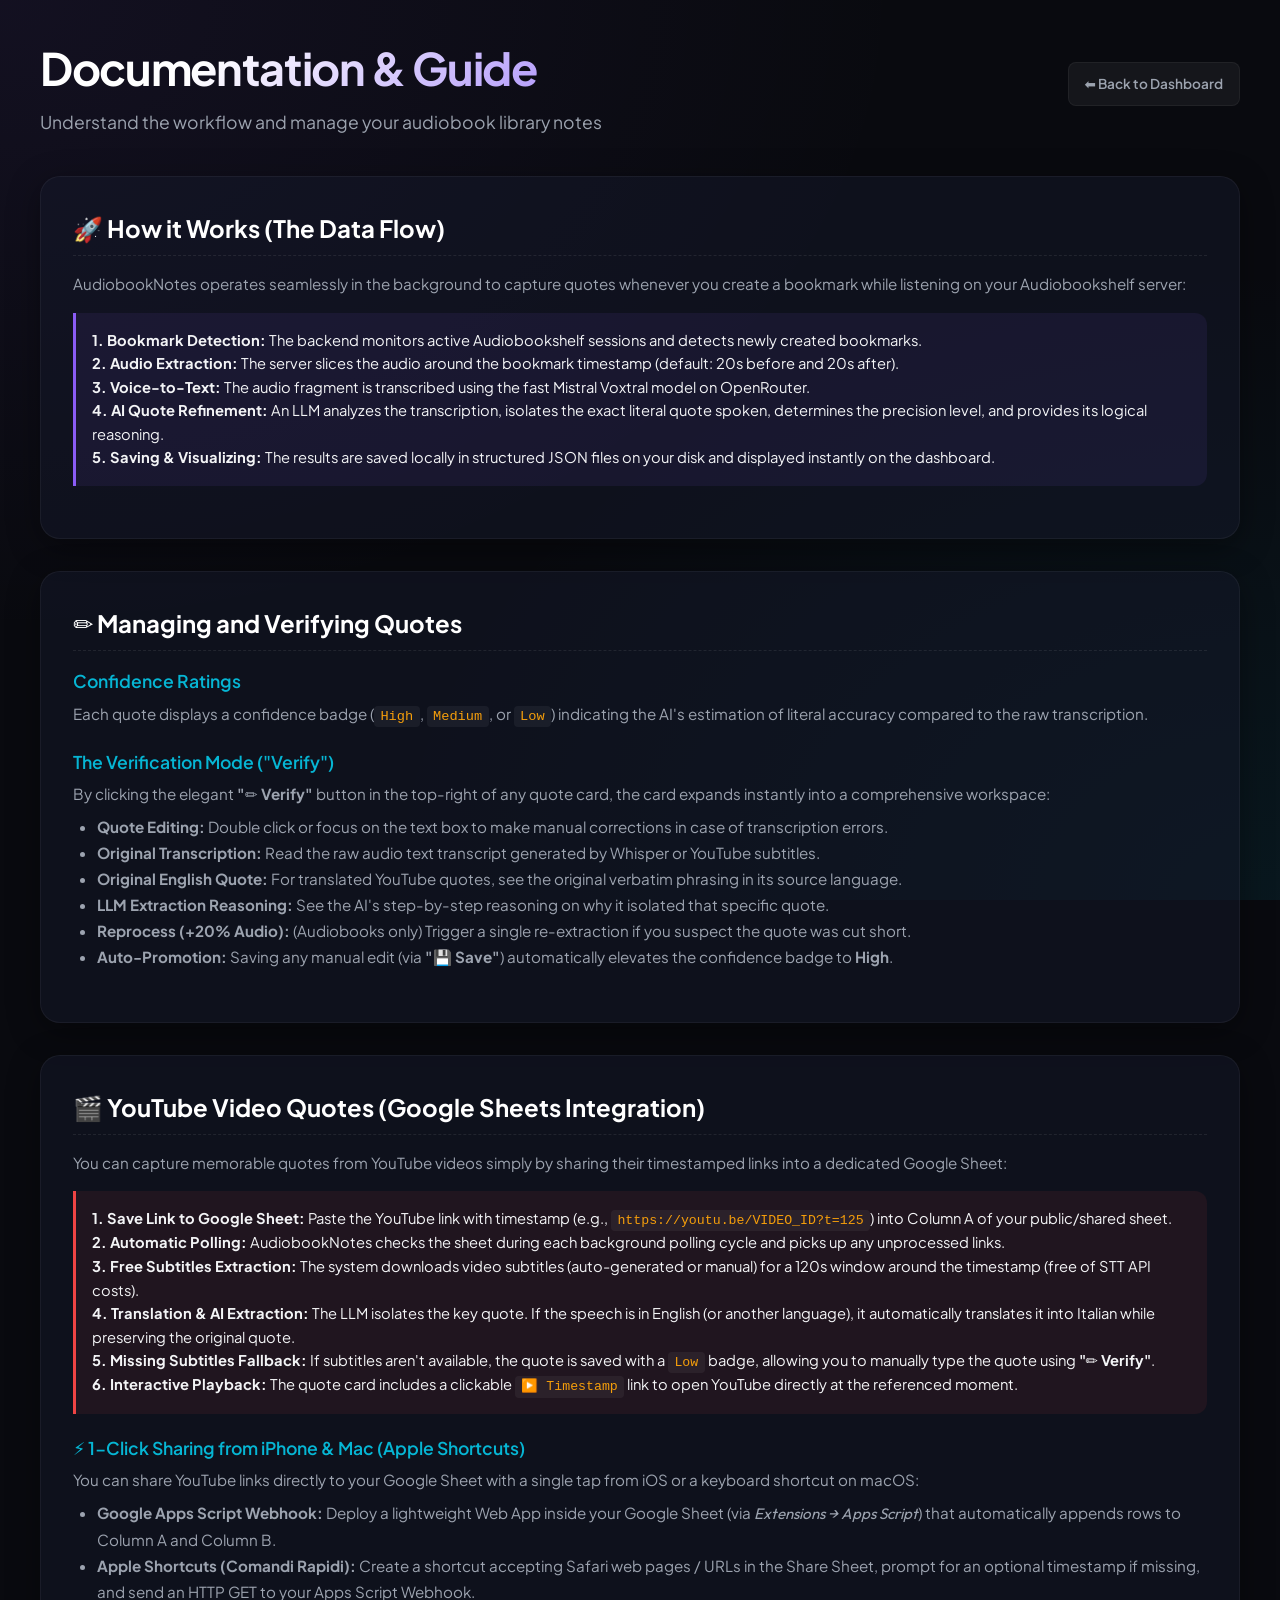
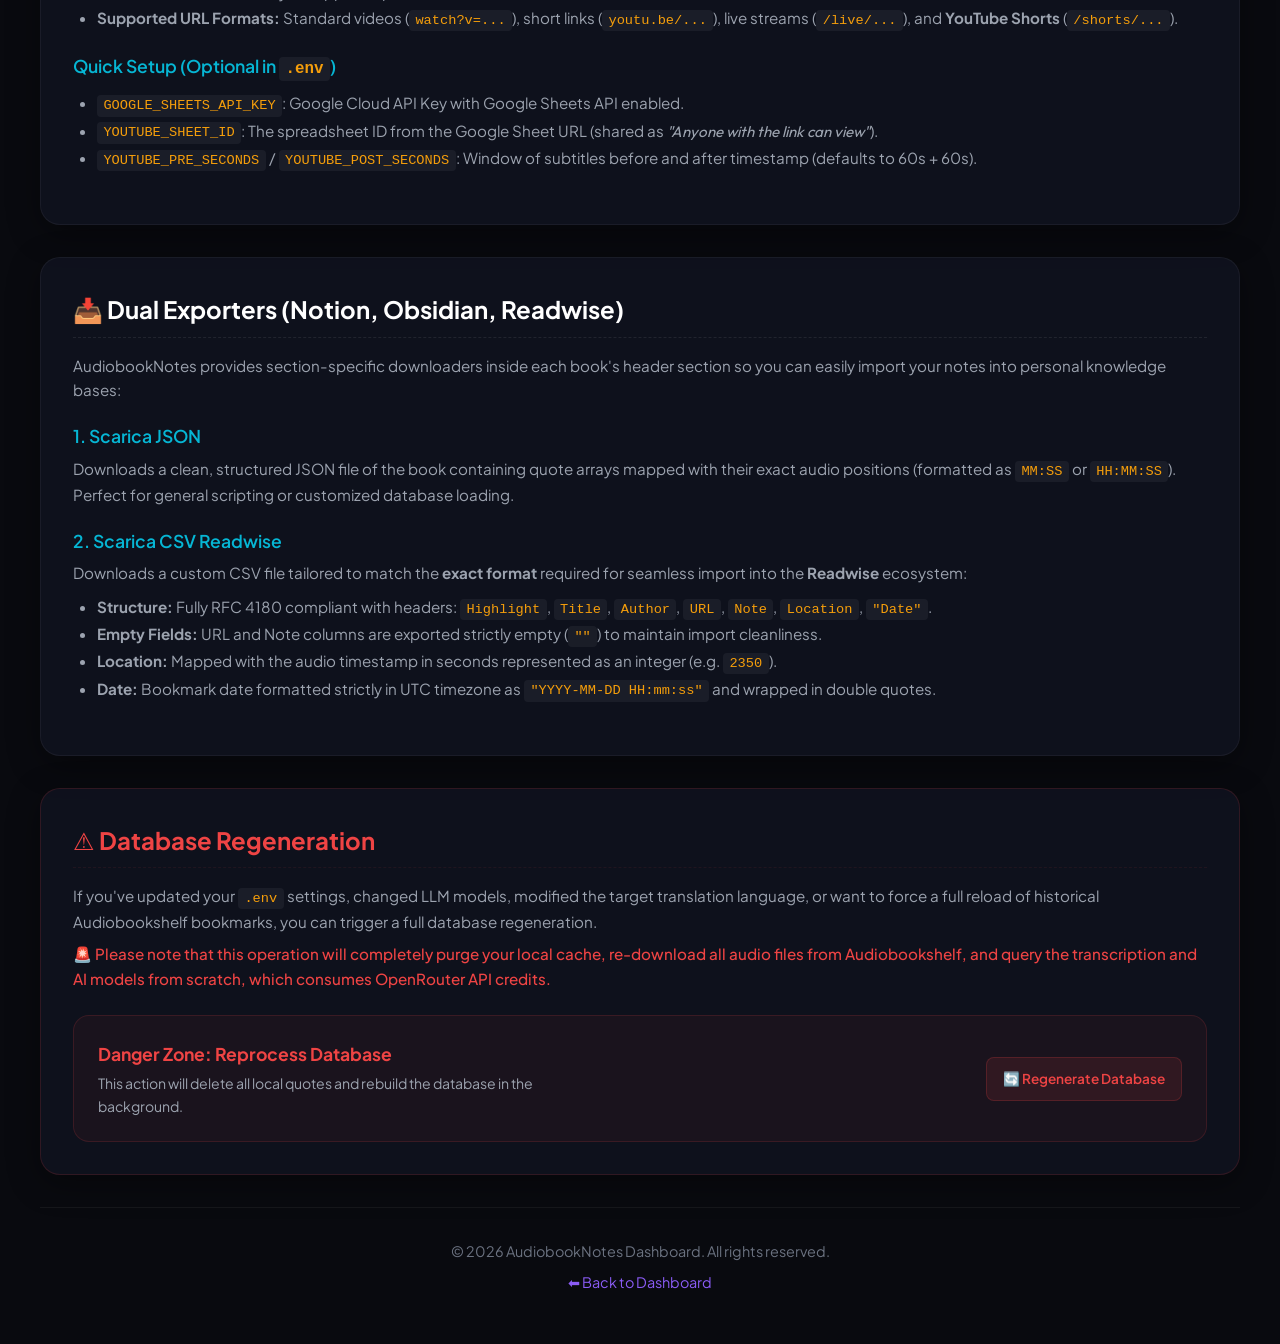
==== commit d96db076: "feat: add real-time search, YouTube video titles, Shorts support, and polling fixes (v3.2.0)" ====
--- a/src/web/static/instructions.html
+++ b/src/web/static/instructions.html
@@ -155,6 +155,15 @@
             <strong>5. Missing Subtitles Fallback:</strong> If subtitles aren't available, the quote is saved with a <code>Low</code> badge, allowing you to manually type the quote using <strong>"✏️ Verify"</strong>.<br>
             <strong>6. Interactive Playback:</strong> The quote card includes a clickable <code>▶️ Timestamp</code> link to open YouTube directly at the referenced moment.</p>
           </div>
+        </div>
+        <div class="help-step">
+          <h3>⚡ 1-Click Sharing from iPhone &amp; Mac (Apple Shortcuts)</h3>
+          <p>You can share YouTube links directly to your Google Sheet with a single tap from iOS or a keyboard shortcut on macOS:</p>
+          <ul style="color: var(--text-muted); font-size: 0.95rem; margin-left: 1.5rem; margin-top: 0.5rem; line-height: 1.7;">
+            <li><strong>Google Apps Script Webhook:</strong> Deploy a lightweight Web App inside your Google Sheet (via <em>Extensions &rarr; Apps Script</em>) that automatically appends rows to Column A and Column B.</li>
+            <li><strong>Apple Shortcuts (Comandi Rapidi):</strong> Create a shortcut accepting Safari web pages / URLs in the Share Sheet, prompt for an optional timestamp if missing, and send an HTTP GET to your Apps Script Webhook.</li>
+            <li><strong>Supported URL Formats:</strong> Standard videos (<code>watch?v=...</code>), short links (<code>youtu.be/...</code>), live streams (<code>/live/...</code>), and <strong>YouTube Shorts</strong> (<code>/shorts/...</code>).</li>
+          </ul>
         </div>
         <div class="help-step">
           <h3>Quick Setup (Optional in <code>.env</code>)</h3>
--- a/src/web/static/style.css
+++ b/src/web/static/style.css
@@ -86,6 +86,83 @@
   box-shadow: var(--glass-shadow);
 }
 
+/* Search Bar */
+.search-bar-wrapper {
+  position: relative;
+  display: flex;
+  align-items: center;
+  margin-bottom: 1.25rem;
+  width: 100%;
+}
+
+.search-icon {
+  position: absolute;
+  left: 1.1rem;
+  font-size: 1.1rem;
+  color: var(--text-muted);
+  pointer-events: none;
+  transition: var(--transition-smooth);
+}
+
+.search-input {
+  width: 100%;
+  padding: 0.85rem 2.8rem 0.85rem 3rem;
+  background: rgba(10, 12, 22, 0.85);
+  border: 1px solid var(--glass-border);
+  border-radius: 12px;
+  color: var(--text-main);
+  font-family: var(--font-family);
+  font-size: 0.98rem;
+  outline: none;
+  box-shadow: 0 4px 16px rgba(0, 0, 0, 0.2);
+  transition: var(--transition-smooth);
+}
+
+.search-input::placeholder {
+  color: var(--text-dim);
+  font-size: 0.92rem;
+}
+
+.search-input:focus {
+  border-color: var(--accent-purple);
+  background: rgba(15, 17, 30, 0.95);
+  box-shadow: 0 0 0 3px rgba(139, 92, 246, 0.25), 0 8px 24px rgba(0, 0, 0, 0.3);
+}
+
+.search-input:focus ~ .search-icon {
+  color: var(--accent-purple);
+  transform: scale(1.1);
+}
+
+.btn-clear-search {
+  position: absolute;
+  right: 0.85rem;
+  background: rgba(255, 255, 255, 0.08);
+  border: none;
+  color: var(--text-muted);
+  width: 24px;
+  height: 24px;
+  border-radius: 50%;
+  display: flex;
+  align-items: center;
+  justify-content: center;
+  font-size: 0.75rem;
+  cursor: pointer;
+  opacity: 0;
+  visibility: hidden;
+  transition: var(--transition-smooth);
+}
+
+.btn-clear-search.visible {
+  opacity: 1;
+  visibility: visible;
+}
+
+.btn-clear-search:hover {
+  background: rgba(239, 68, 68, 0.2);
+  color: var(--accent-danger);
+}
+
 .filters-grid {
   display: grid;
   grid-template-columns: repeat(auto-fit, minmax(220px, 1fr));
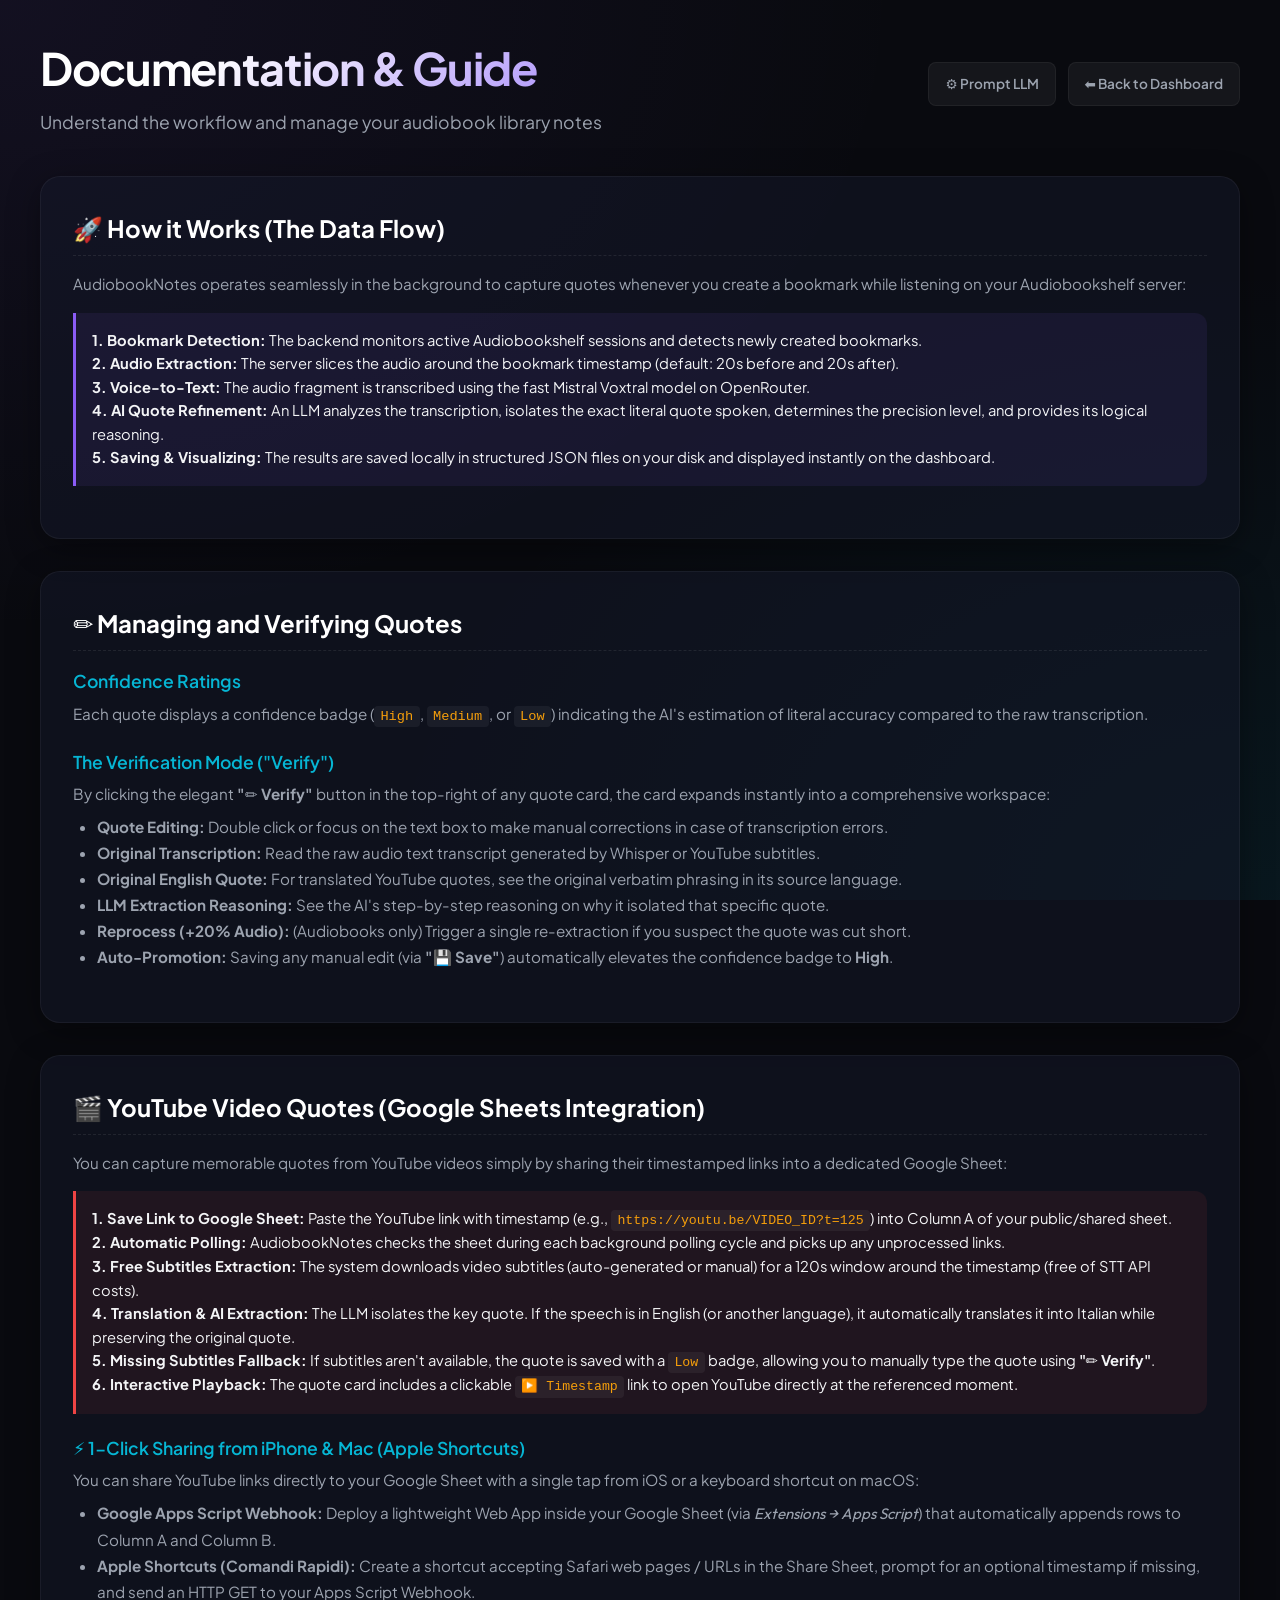
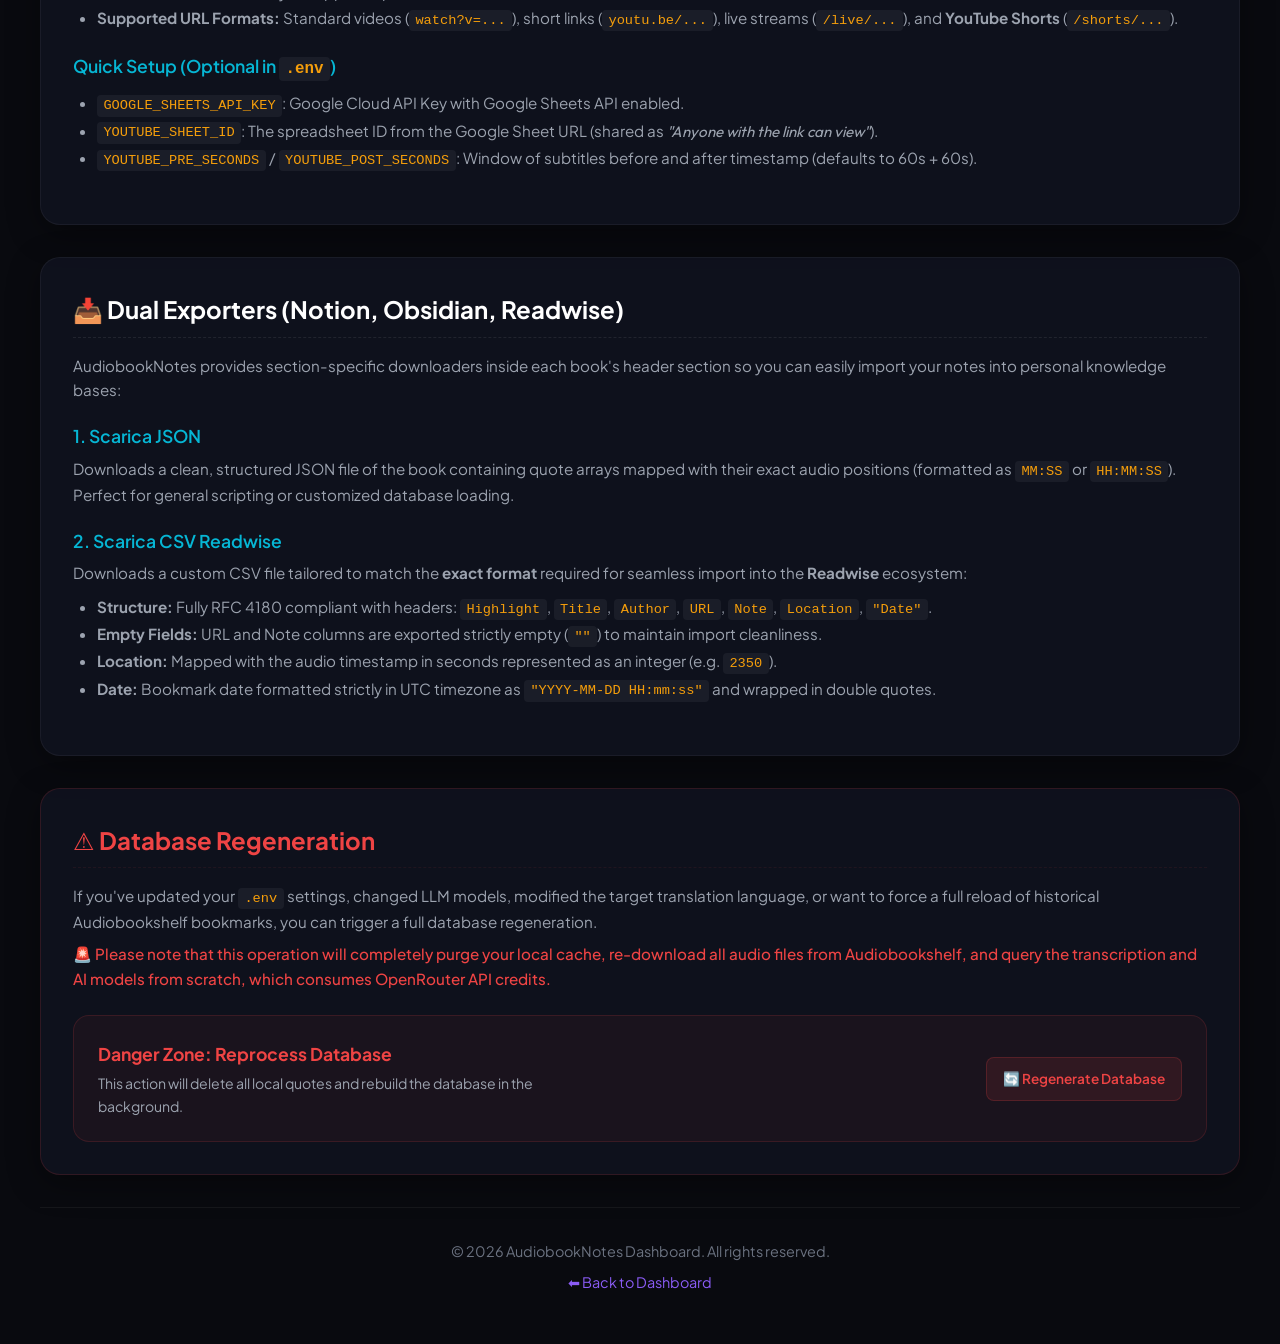
==== commit 2e40dc1b: "feat: configurazione prompt LLM via web UI e pulsante riprova estrazione" ====
--- a/src/web/static/instructions.html
+++ b/src/web/static/instructions.html
@@ -100,9 +100,14 @@
         <h1 id="main-title" style="margin-bottom: 0.25rem; background: linear-gradient(135deg, #ffffff 30%, #a78bfa 100%); -webkit-background-clip: text; -webkit-text-fill-color: transparent;">Documentation &amp; Guide</h1>
         <p id="main-subtitle">Understand the workflow and manage your audiobook library notes</p>
       </div>
-      <a href="index.html" class="btn btn-secondary" style="gap: 0.5rem; height: 44px; display: inline-flex; align-items: center; text-decoration: none;" title="Go back to the Dashboard">
-        ⬅️ Back to Dashboard
-      </a>
+      <div style="display: flex; gap: 0.75rem; align-items: center; flex-wrap: wrap;">
+        <a href="prompts.html" class="btn btn-secondary" style="gap: 0.5rem; height: 44px; display: inline-flex; align-items: center; text-decoration: none;" title="Modifica e gestisci i prompt LLM">
+          ⚙️ Prompt LLM
+        </a>
+        <a href="index.html" class="btn btn-secondary" style="gap: 0.5rem; height: 44px; display: inline-flex; align-items: center; text-decoration: none;" title="Go back to the Dashboard">
+          ⬅️ Back to Dashboard
+        </a>
+      </div>
     </header>
 
     <main>
